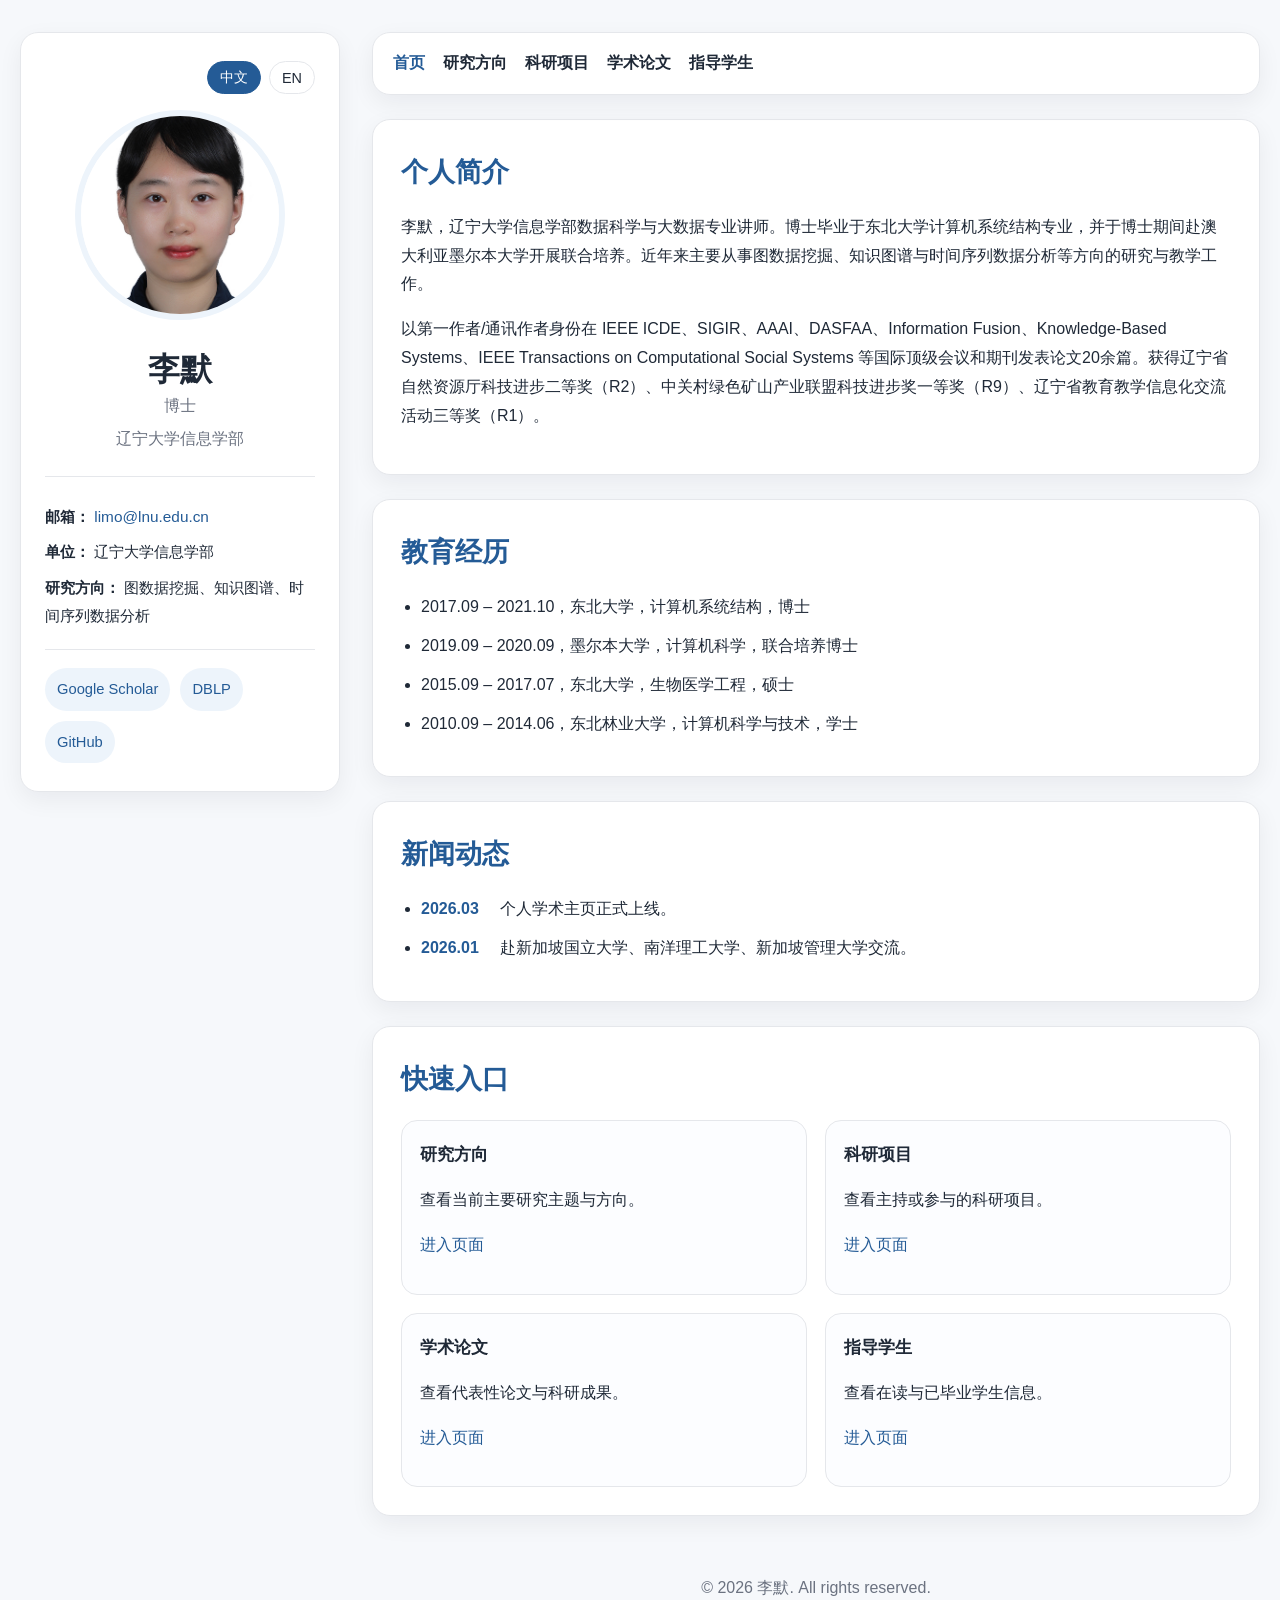
==== index.html @ 493a06c2 "Update index.html" ====
<!DOCTYPE html>
<html lang="zh-CN">
<head>
  <meta charset="UTF-8" />
  <meta name="viewport" content="width=device-width, initial-scale=1.0" />
  <title>李默 | 首页</title>
  <meta name="description" content="李默个人学术主页" />
  <link rel="stylesheet" href="style.css" />
</head>
<body>
  <div class="page">
    <aside class="sidebar">
      <div class="profile-card">
        <div class="lang-switch">
          <button id="btn-zh" class="lang-btn active">中文</button>
          <button id="btn-en" class="lang-btn">EN</button>
        </div>

        <div class="avatar-wrap">
          <img
            src="photo.jpg"
            alt="Mo Li"
            class="avatar"
            onerror="this.src='https://via.placeholder.com/220x220.png?text=Photo';"
          />
        </div>

        <h1 class="name" data-zh="李默" data-en="Mo Li">李默</h1>
        <p class="title" data-zh="博士" data-en="Lecturer">博士</p>
        <p
          class="affiliation"
          data-zh="辽宁大学信息学部"
          data-en="School of Information, Liaoning University"
        >
          辽宁大学信息学部
        </p>

        <div class="info-list">
          <p>
            <strong data-zh="邮箱：" data-en="Email:">邮箱：</strong>
            <a href="mailto:limo@lnu.edu.cn">limo@lnu.edu.cn</a>
          </p>
          <p>
            <strong data-zh="单位：" data-en="Affiliation:">单位：</strong>
            <span
              data-zh="辽宁大学信息学部"
              data-en="School of Information, Liaoning University"
            >
              辽宁大学信息学部
            </span>
          </p>
          <p>
            <strong data-zh="研究方向：" data-en="Research Areas:">研究方向：</strong>
            <span
              data-zh="图数据挖掘、知识图谱、时间序列数据分析"
              data-en="Graph Data Mining, Knowledge Graphs, and Time Series Data Analytics"
            >
              图数据挖掘、知识图谱、时间序列数据分析
            </span>
          </p>
        </div>

        <div class="social-links">
          <a
            href="https://scholar.google.com.hk/citations?user=UEooAxEAAAAJ&hl=zh-CN"
            target="_blank"
            rel="noopener noreferrer"
          >
            Google Scholar
          </a>
          <a
            href="https://dblp.org/pid/87/4982-4.html"
            target="_blank"
            rel="noopener noreferrer"
          >
            DBLP
          </a>
          <a
            href="https://github.com/moli-lnu"
            target="_blank"
            rel="noopener noreferrer"
          >
            GitHub
          </a>
        </div>
      </div>
    </aside>

    <main class="main-content">
      <header class="topbar">
        <nav class="nav">
          <a href="index.html" class="active" data-zh="首页" data-en="Home">首页</a>
          <a href="research.html" data-zh="研究方向" data-en="Research">研究方向</a>
          <a href="projects.html" data-zh="科研项目" data-en="Projects">科研项目</a>
          <a href="publications.html" data-zh="学术论文" data-en="Publications">学术论文</a>
          <a href="students.html" data-zh="指导学生" data-en="Students">指导学生</a>
        </nav>
      </header>

      <section class="section">
        <h2 data-zh="个人简介" data-en="Biography">个人简介</h2>

        <p
          data-zh="李默，辽宁大学信息学部数据科学与大数据专业讲师。博士毕业于东北大学计算机系统结构专业，并于博士期间赴澳大利亚墨尔本大学开展联合培养。近年来主要从事图数据挖掘、知识图谱与时间序列数据分析等方向的研究与教学工作。"
          data-en="Mo Li is a Lecturer in the Data Science and Big Data program at the School of Information, Liaoning University. She received her Ph.D. in Computer System Architecture from Northeastern University and conducted joint Ph.D. training at the University of Melbourne, Australia. In recent years, her research and teaching have focused on graph data mining, knowledge graphs, and time series data analytics."
        >
          李默，辽宁大学信息学部数据科学与大数据专业讲师。博士毕业于东北大学计算机系统结构专业，并于博士期间赴澳大利亚墨尔本大学开展联合培养。近年来主要从事图数据挖掘、知识图谱与时间序列数据分析等方向的研究与教学工作。
        </p>

        <p
          data-zh="以第一作者/通讯作者身份在 IEEE ICDE、SIGIR、AAAI、DASFAA、Information Fusion、Knowledge-Based Systems、IEEE Transactions on Computational Social Systems 等国际顶级会议和期刊发表论文20余篇。获得辽宁省自然资源厅科技进步二等奖（R2）、中关村绿色矿山产业联盟科技进步奖一等奖（R9）、辽宁省教育教学信息化交流活动三等奖（R1）。"
          data-en="As the first author or corresponding author, she has published more than 20 papers in top-tier international conferences and journals, including IEEE ICDE, SIGIR, AAAI, DASFAA, Information Fusion, Knowledge-Based Systems, and IEEE Transactions on Computational Social Systems. She has received the Second Prize of the Science and Technology Progress Award from the Department of Natural Resources of Liaoning Province (R2), the First Prize of the Science and Technology Progress Award from the Zhongguancun Green Mine Industry Alliance (R9), and the Third Prize in the Liaoning Educational Informatization Exchange Activity (R1)."
        >
          以第一作者/通讯作者身份在 IEEE ICDE、SIGIR、AAAI、DASFAA、Information Fusion、Knowledge-Based Systems、IEEE Transactions on Computational Social Systems 等国际顶级会议和期刊发表论文20余篇。获得辽宁省自然资源厅科技进步二等奖（R2）、中关村绿色矿山产业联盟科技进步奖一等奖（R9）、辽宁省教育教学信息化交流活动三等奖（R1）。
        </p>
      </section>

      <section class="section">
        <h2 data-zh="教育经历" data-en="Education">教育经历</h2>
        <ul class="plain-list">
          <li
            data-zh="2017.09 – 2021.10，东北大学，计算机系统结构，博士"
            data-en="Sep. 2017 – Oct. 2021, Ph.D. in Computer System Architecture, Northeastern University"
          >
            2017.09 – 2021.10，东北大学，计算机系统结构，博士
          </li>
          <li
            data-zh="2019.09 – 2020.09，墨尔本大学，计算机科学，联合培养博士"
            data-en="Sep. 2019 – Sep. 2020, Joint Ph.D. Training in Computer Science, The University of Melbourne"
          >
            2019.09 – 2020.09，墨尔本大学，计算机科学，联合培养博士
          </li>
          <li
            data-zh="2015.09 – 2017.07，东北大学，生物医学工程，硕士"
            data-en="Sep. 2015 – Jul. 2017, M.Sc. in Biomedical Engineering, Northeastern University"
          >
            2015.09 – 2017.07，东北大学，生物医学工程，硕士
          </li>
          <li
            data-zh="2010.09 – 2014.06，东北林业大学，计算机科学与技术，学士"
            data-en="Sep. 2010 – Jun. 2014, B.Sc. in Computer Science and Technology, Northeast Forestry University"
          >
            2010.09 – 2014.06，东北林业大学，计算机科学与技术，学士
          </li>
        </ul>
      </section>

      <section class="section">
        <h2 data-zh="新闻动态" data-en="News">新闻动态</h2>
        <ul class="timeline">
          <li>
            <span class="date">2026.03</span>
            <span
              data-zh="个人学术主页正式上线。"
              data-en="Personal academic homepage launched."
            >
              个人学术主页正式上线。
            </span>
          </li>
          <li>
            <span class="date">2026.01</span>
            <span
              data-zh="赴新加坡国立大学、南洋理工大学、新加坡管理大学交流。"
              data-en="Study Abroad Program at the National University of Singapore, Nanyang Technological University, and Singapore Management University."
            >
              赴新加坡国立大学、南洋理工大学、新加坡管理大学交流。
            </span>
          </li>
        </ul>
      </section>

      <section class="section">
        <h2 data-zh="快速入口" data-en="Quick Links">快速入口</h2>
        <div class="card-grid">
          <div class="card">
            <h3 data-zh="研究方向" data-en="Research">研究方向</h3>
            <p
              data-zh="查看当前主要研究主题与方向。"
              data-en="View current major research themes and interests."
            >
              查看当前主要研究主题与方向。
            </p>
            <p><a href="research.html" data-zh="进入页面" data-en="Open page">进入页面</a></p>
          </div>

          <div class="card">
            <h3 data-zh="科研项目" data-en="Projects">科研项目</h3>
            <p
              data-zh="查看主持或参与的科研项目。"
              data-en="View funded and collaborative research projects."
            >
              查看主持或参与的科研项目。
            </p>
            <p><a href="projects.html" data-zh="进入页面" data-en="Open page">进入页面</a></p>
          </div>

          <div class="card">
            <h3 data-zh="学术论文" data-en="Publications">学术论文</h3>
            <p
              data-zh="查看代表性论文与科研成果。"
              data-en="View selected publications and research outputs."
            >
              查看代表性论文与科研成果。
            </p>
            <p><a href="publications.html" data-zh="进入页面" data-en="Open page">进入页面</a></p>
          </div>

          <div class="card">
            <h3 data-zh="指导学生" data-en="Students">指导学生</h3>
            <p
              data-zh="查看在读与已毕业学生信息。"
              data-en="View current students and alumni."
            >
              查看在读与已毕业学生信息。
            </p>
            <p><a href="students.html" data-zh="进入页面" data-en="Open page">进入页面</a></p>
          </div>
        </div>
      </section>

      <footer class="footer">
        <p
          data-zh="© 2026 李默. All rights reserved."
          data-en="© 2026 Mo Li. All rights reserved."
        >
          © 2026 李默. All rights reserved.
        </p>
      </footer>
    </main>
  </div>

  <script src="script.js"></script>
</body>
</html>
---- style.css ----
:root {
  --bg: #f6f8fb;
  --panel: #ffffff;
  --text: #1f2937;
  --muted: #6b7280;
  --line: #e5e7eb;
  --accent: #245b96;
  --accent-light: #edf4fb;
  --shadow: 0 8px 24px rgba(15, 23, 42, 0.06);
  --radius: 18px;
  --max-width: 1320px;
  --sidebar-width: 320px;
}

* {
  box-sizing: border-box;
}

html {
  scroll-behavior: smooth;
}

body {
  margin: 0;
  font-family: "Segoe UI", "PingFang SC", "Microsoft YaHei", Arial, sans-serif;
  background: var(--bg);
  color: var(--text);
  line-height: 1.8;
}

a {
  color: var(--accent);
  text-decoration: none;
}

a:hover {
  text-decoration: underline;
}

.page {
  max-width: var(--max-width);
  margin: 0 auto;
  display: grid;
  grid-template-columns: var(--sidebar-width) 1fr;
  gap: 32px;
  padding: 32px 20px 48px;
}

.sidebar {
  position: sticky;
  top: 24px;
  align-self: start;
}

.profile-card {
  background: var(--panel);
  border-radius: var(--radius);
  box-shadow: var(--shadow);
  padding: 28px 24px;
  border: 1px solid var(--line);
}

.lang-switch {
  display: flex;
  justify-content: flex-end;
  gap: 8px;
  margin-bottom: 16px;
}

.lang-btn {
  border: 1px solid var(--line);
  background: #fff;
  color: var(--text);
  padding: 6px 12px;
  border-radius: 999px;
  cursor: pointer;
  font-size: 0.9rem;
}

.lang-btn.active {
  background: var(--accent);
  color: #fff;
  border-color: var(--accent);
}

.avatar-wrap {
  text-align: center;
  margin-bottom: 20px;
}

.avatar {
  width: 210px;
  height: 210px;
  border-radius: 50%;
  object-fit: cover;
  border: 6px solid var(--accent-light);
}

.name {
  margin: 8px 0 4px;
  font-size: 2rem;
  line-height: 1.2;
  text-align: center;
}

.title,
.affiliation {
  margin: 4px 0;
  text-align: center;
  color: var(--muted);
}

.info-list {
  margin-top: 22px;
  padding-top: 18px;
  border-top: 1px solid var(--line);
  font-size: 0.96rem;
}

.info-list p {
  margin: 8px 0;
}

.social-links {
  margin-top: 20px;
  padding-top: 18px;
  border-top: 1px solid var(--line);
  display: flex;
  flex-wrap: wrap;
  gap: 10px;
}

.social-links a {
  display: inline-block;
  padding: 8px 12px;
  background: var(--accent-light);
  border-radius: 999px;
  font-size: 0.92rem;
}

.main-content {
  min-width: 0;
}

.topbar {
  background: var(--panel);
  border: 1px solid var(--line);
  border-radius: var(--radius);
  box-shadow: var(--shadow);
  padding: 16px 20px;
  position: sticky;
  top: 16px;
  z-index: 10;
  margin-bottom: 24px;
}

.nav {
  display: flex;
  flex-wrap: wrap;
  gap: 18px;
}

.nav a {
  font-weight: 600;
  color: var(--text);
}

.nav a.active {
  color: var(--accent);
}

.section {
  background: var(--panel);
  border: 1px solid var(--line);
  border-radius: var(--radius);
  box-shadow: var(--shadow);
  padding: 28px 28px;
  margin-bottom: 24px;
}

.section h2 {
  margin-top: 0;
  margin-bottom: 16px;
  font-size: 1.7rem;
  color: var(--accent);
}

.section h3 {
  margin-top: 24px;
  margin-bottom: 10px;
  font-size: 1.15rem;
}

.card-grid {
  display: grid;
  grid-template-columns: repeat(2, minmax(0, 1fr));
  gap: 18px;
}

.card {
  border: 1px solid var(--line);
  border-radius: 16px;
  padding: 18px;
  background: #fcfdff;
}

.card h3 {
  margin-top: 0;
  margin-bottom: 10px;
  font-size: 1.08rem;
}

.timeline,
.plain-list {
  margin: 0;
  padding-left: 20px;
}

.timeline li,
.plain-list li {
  margin-bottom: 10px;
}

.date {
  display: inline-block;
  min-width: 75px;
  font-weight: 700;
  color: var(--accent);
}

.pub-item {
  padding: 16px 0;
  border-bottom: 1px solid var(--line);
}

.pub-item:last-of-type {
  border-bottom: none;
}

.pub-title {
  margin: 0 0 6px;
  font-weight: 700;
  font-size: 1.06rem;
}

.pub-authors,
.pub-venue,
.pub-links {
  margin: 4px 0;
  color: var(--muted);
}

.pub-links a {
  margin-right: 14px;
}

.footer {
  text-align: center;
  color: var(--muted);
  padding: 18px 0 8px;
}

@media (max-width: 1000px) {
  .page {
    grid-template-columns: 1fr;
  }

  .sidebar {
    position: static;
  }

  .avatar {
    width: 170px;
    height: 170px;
  }
}

@media (max-width: 680px) {
  .page {
    padding: 16px 12px 32px;
    gap: 18px;
  }

  .profile-card,
  .topbar,
  .section {
    padding: 20px 16px;
  }

  .card-grid {
    grid-template-columns: 1fr;
  }

  .name {
    font-size: 1.7rem;
  }

  .section h2 {
    font-size: 1.4rem;
  }

  .nav {
    gap: 12px;
  }

  .year-block {
  border: 1px solid var(--line);
  border-radius: 14px;
  background: #fcfdff;
  margin-bottom: 16px;
  overflow: hidden;
}

.year-block summary {
  list-style: none;
  cursor: pointer;
  padding: 14px 18px;
  font-weight: 700;
  color: var(--accent);
  background: var(--accent-light);
  user-select: none;
}

.year-block summary::-webkit-details-marker {
  display: none;
}

.year-block summary::after {
  content: "＋";
  float: right;
  font-weight: 700;
}

.year-block[open] summary::after {
  content: "－";
}

.year-block .pub-item {
  padding-left: 18px;
  padding-right: 18px;
}

.year-block .pub-item:first-of-type {
  padding-top: 16px;
}
}
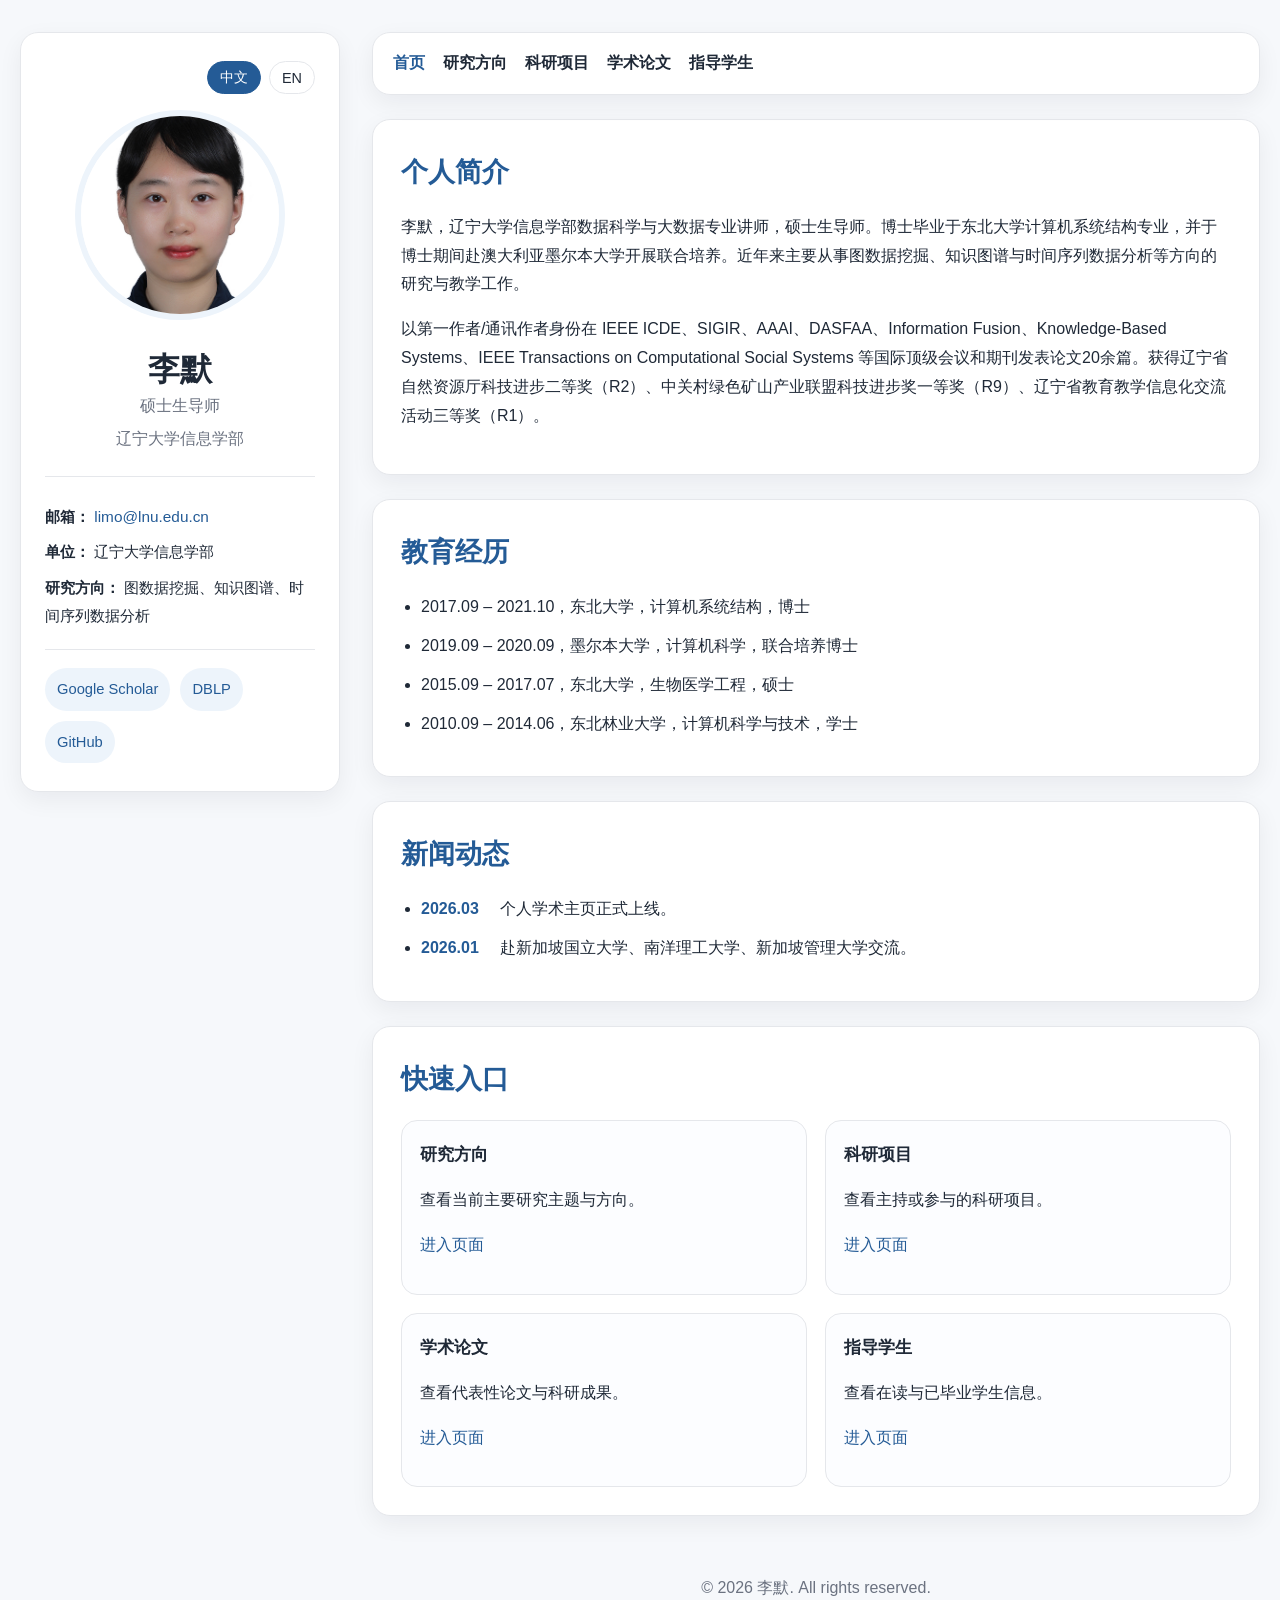
==== commit e6e1c562: "Update index.html" ====
--- a/index.html
+++ b/index.html
@@ -26,7 +26,7 @@
         </div>
 
         <h1 class="name" data-zh="李默" data-en="Mo Li">李默</h1>
-        <p class="title" data-zh="博士" data-en="Lecturer">博士</p>
+        <p class="title" data-zh="硕士生导师" data-en="Lecturer">硕士生导师</p>
         <p
           class="affiliation"
           data-zh="辽宁大学信息学部"
@@ -101,10 +101,10 @@
         <h2 data-zh="个人简介" data-en="Biography">个人简介</h2>
 
         <p
-          data-zh="李默，辽宁大学信息学部数据科学与大数据专业讲师。博士毕业于东北大学计算机系统结构专业，并于博士期间赴澳大利亚墨尔本大学开展联合培养。近年来主要从事图数据挖掘、知识图谱与时间序列数据分析等方向的研究与教学工作。"
+          data-zh="李默，辽宁大学信息学部数据科学与大数据专业讲师，硕士生导师。博士毕业于东北大学计算机系统结构专业，并于博士期间赴澳大利亚墨尔本大学开展联合培养。近年来主要从事图数据挖掘、知识图谱与时间序列数据分析等方向的研究与教学工作。"
           data-en="Mo Li is a Lecturer in the Data Science and Big Data program at the School of Information, Liaoning University. She received her Ph.D. in Computer System Architecture from Northeastern University and conducted joint Ph.D. training at the University of Melbourne, Australia. In recent years, her research and teaching have focused on graph data mining, knowledge graphs, and time series data analytics."
         >
-          李默，辽宁大学信息学部数据科学与大数据专业讲师。博士毕业于东北大学计算机系统结构专业，并于博士期间赴澳大利亚墨尔本大学开展联合培养。近年来主要从事图数据挖掘、知识图谱与时间序列数据分析等方向的研究与教学工作。
+          李默，辽宁大学信息学部数据科学与大数据专业讲师，硕士生导师。博士毕业于东北大学计算机系统结构专业，并于博士期间赴澳大利亚墨尔本大学开展联合培养。近年来主要从事图数据挖掘、知识图谱与时间序列数据分析等方向的研究与教学工作。
         </p>
 
         <p
--- a/style.css
+++ b/style.css
@@ -343,4 +343,10 @@
 .year-block .pub-item:first-of-type {
   padding-top: 16px;
 }
-}
+  .pub-citation {
+  margin: 0;
+  line-height: 1.9;
+  font-size: 1rem;
+  word-break: break-word;
+}
+}
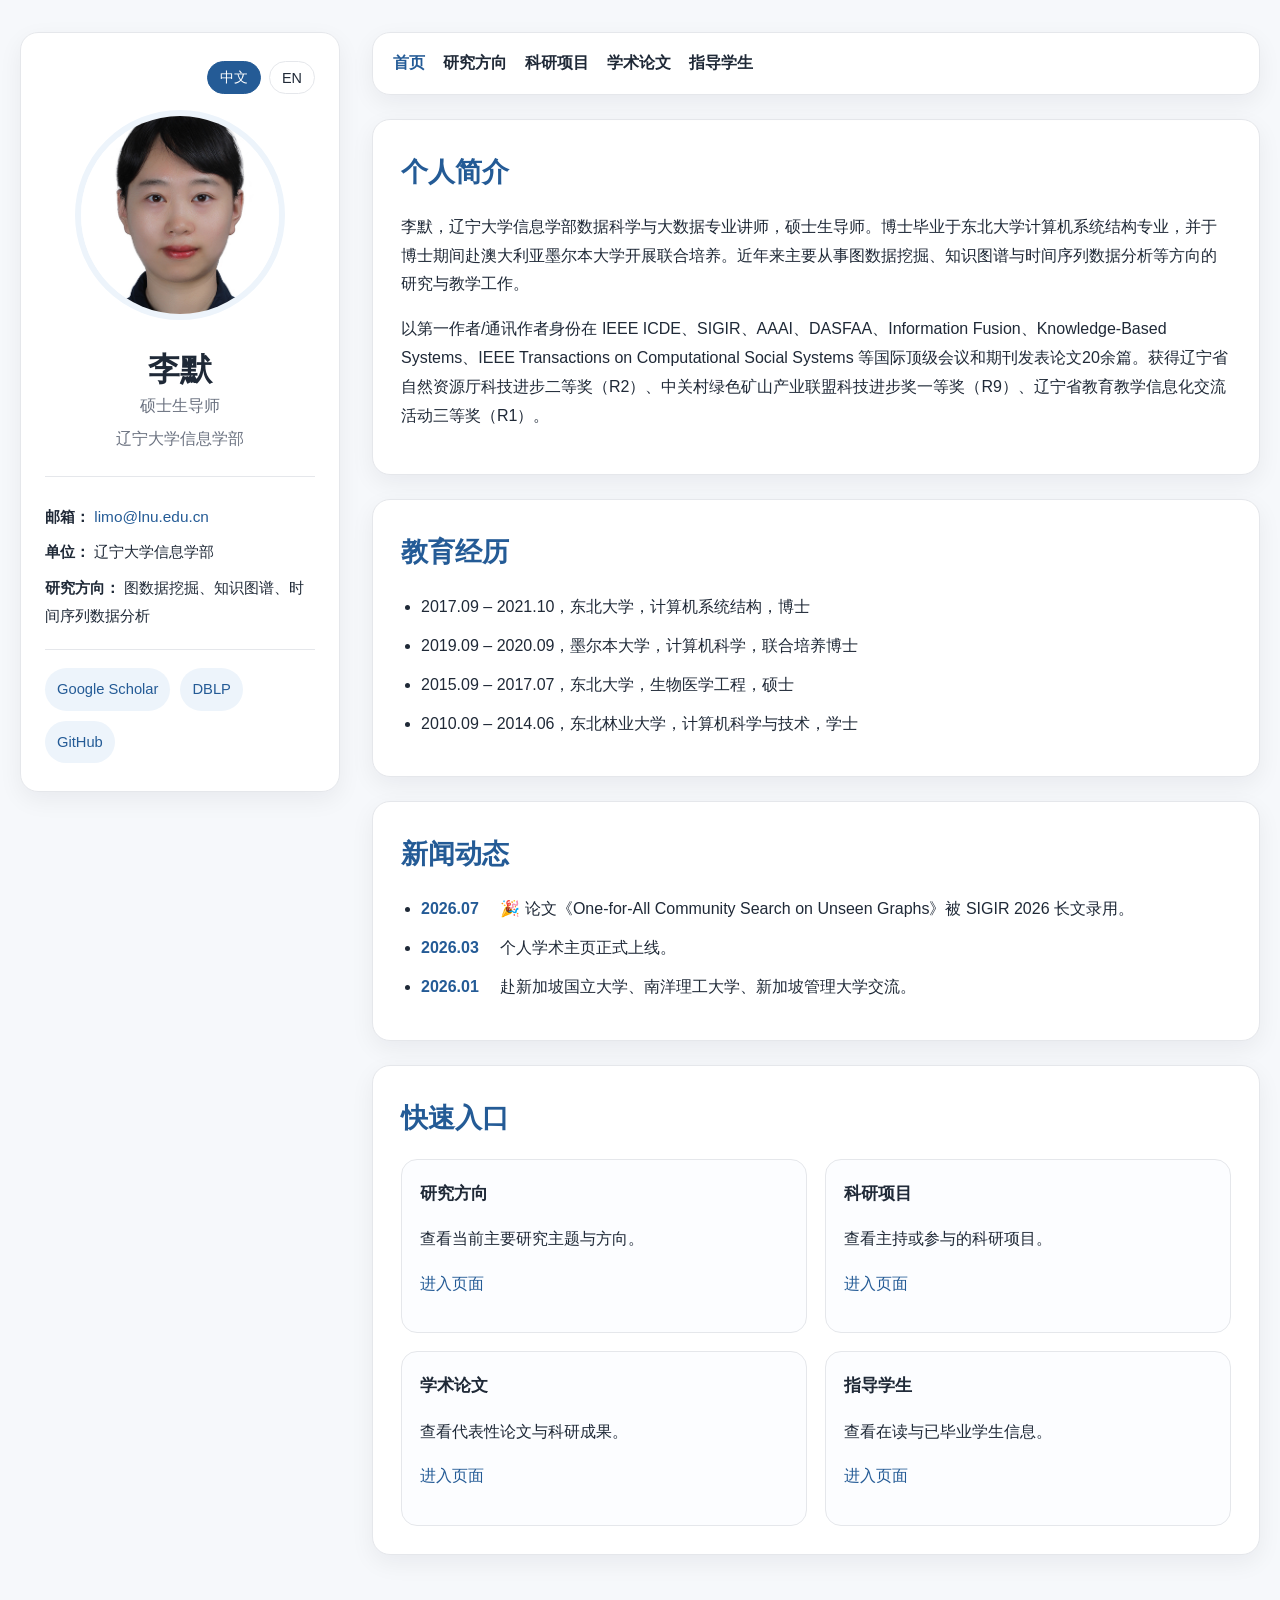
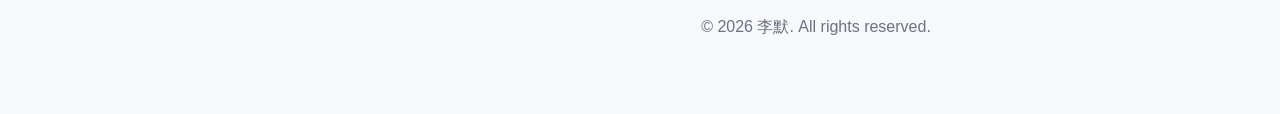
==== commit c674e5dc: "Add news item for SIGIR 2026 paper acceptance" ====
--- a/index.html
+++ b/index.html
@@ -149,6 +149,15 @@
         <h2 data-zh="新闻动态" data-en="News">新闻动态</h2>
         <ul class="timeline">
           <li>
+              <span class="date">2026.07</span>
+              <span
+                data-zh="🎉 论文《One-for-All Community Search on Unseen Graphs》被 SIGIR 2026 长文录用。"
+                data-en="🎉 Our paper 'One-for-All Community Search on Unseen Graphs' was accepted as a full paper at SIGIR 2026."
+              >
+                🎉 论文《One-for-All Community Search on Unseen Graphs》被 SIGIR 2026 长文录用。
+              </span>
+          </li>
+          <li>
             <span class="date">2026.03</span>
             <span
               data-zh="个人学术主页正式上线。"
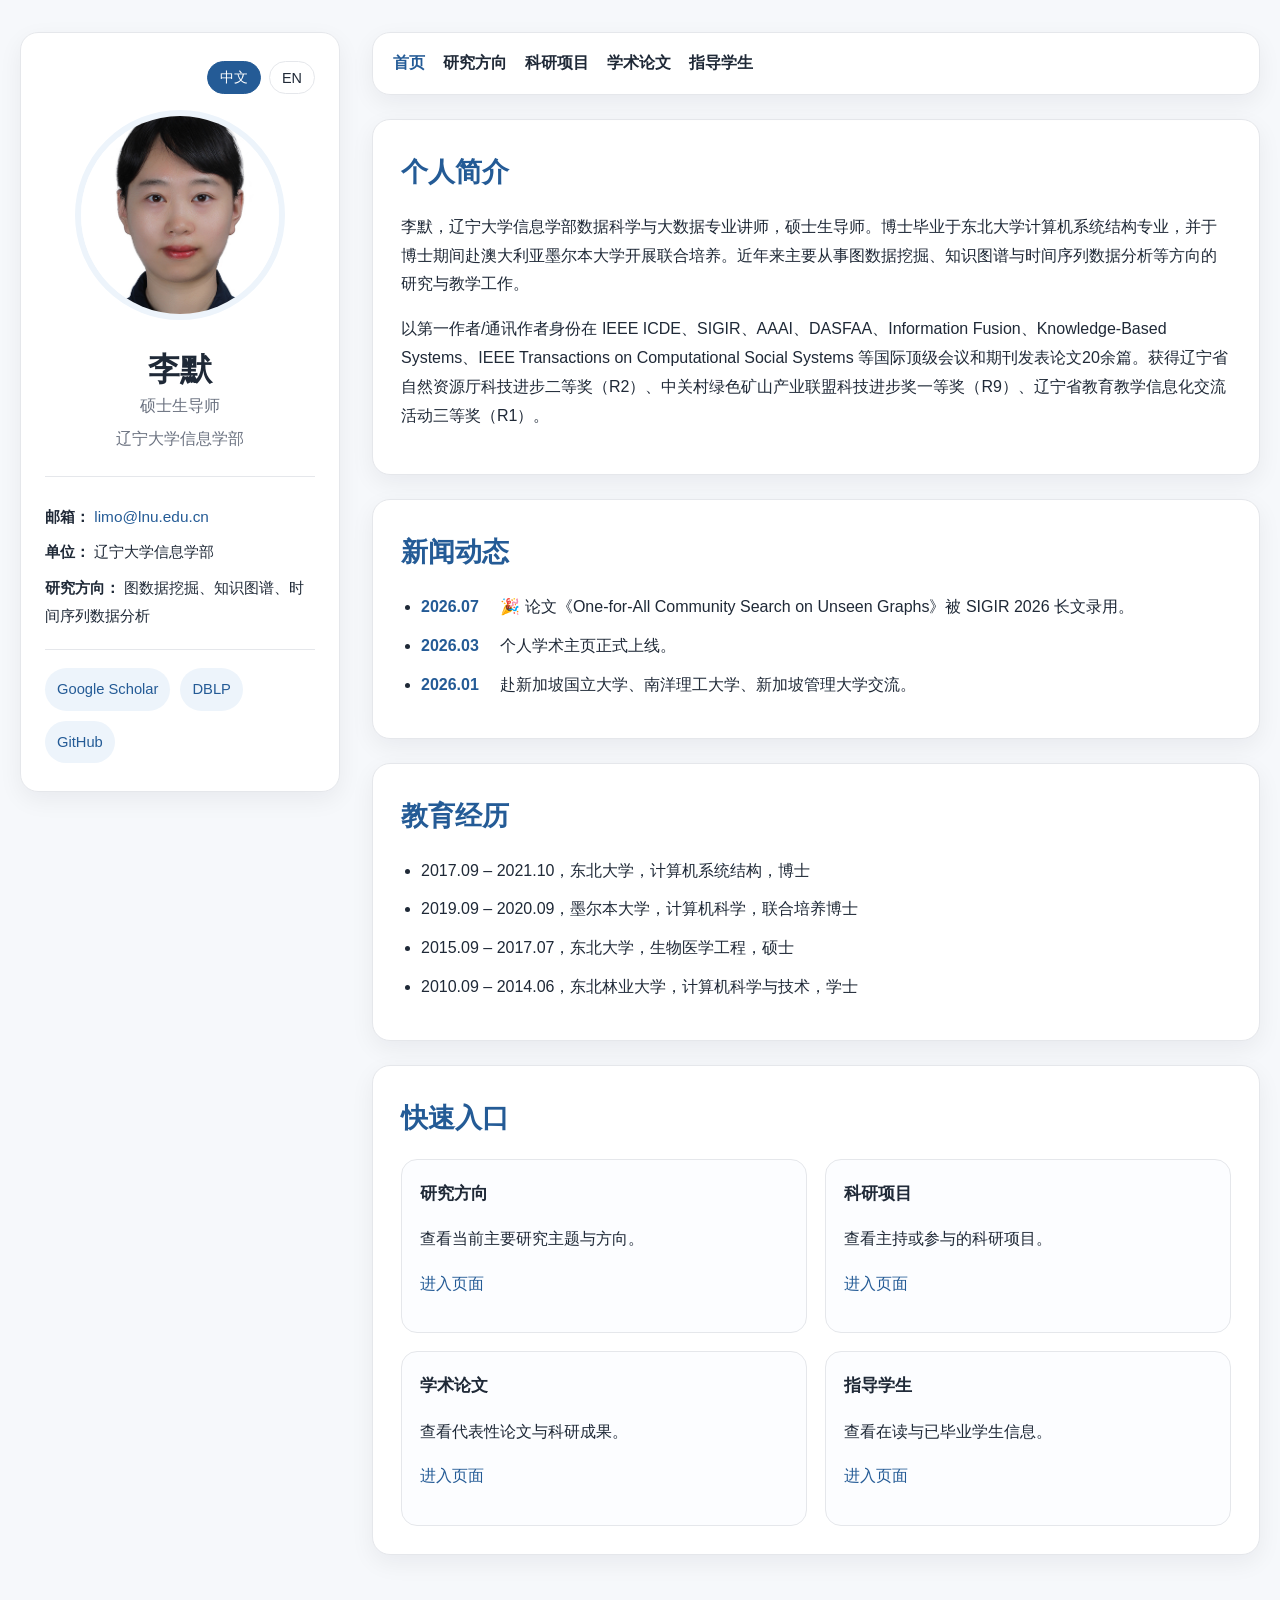
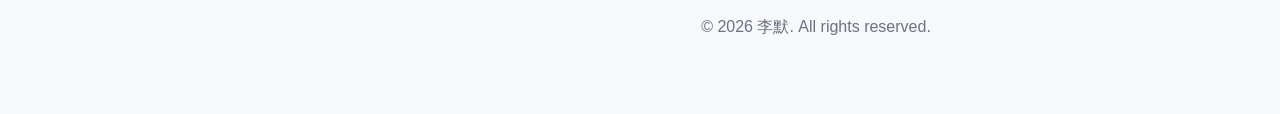
==== commit 159af617: "Update index.html" ====
--- a/index.html
+++ b/index.html
@@ -116,36 +116,6 @@
       </section>
 
       <section class="section">
-        <h2 data-zh="教育经历" data-en="Education">教育经历</h2>
-        <ul class="plain-list">
-          <li
-            data-zh="2017.09 – 2021.10，东北大学，计算机系统结构，博士"
-            data-en="Sep. 2017 – Oct. 2021, Ph.D. in Computer System Architecture, Northeastern University"
-          >
-            2017.09 – 2021.10，东北大学，计算机系统结构，博士
-          </li>
-          <li
-            data-zh="2019.09 – 2020.09，墨尔本大学，计算机科学，联合培养博士"
-            data-en="Sep. 2019 – Sep. 2020, Joint Ph.D. Training in Computer Science, The University of Melbourne"
-          >
-            2019.09 – 2020.09，墨尔本大学，计算机科学，联合培养博士
-          </li>
-          <li
-            data-zh="2015.09 – 2017.07，东北大学，生物医学工程，硕士"
-            data-en="Sep. 2015 – Jul. 2017, M.Sc. in Biomedical Engineering, Northeastern University"
-          >
-            2015.09 – 2017.07，东北大学，生物医学工程，硕士
-          </li>
-          <li
-            data-zh="2010.09 – 2014.06，东北林业大学，计算机科学与技术，学士"
-            data-en="Sep. 2010 – Jun. 2014, B.Sc. in Computer Science and Technology, Northeast Forestry University"
-          >
-            2010.09 – 2014.06，东北林业大学，计算机科学与技术，学士
-          </li>
-        </ul>
-      </section>
-
-      <section class="section">
         <h2 data-zh="新闻动态" data-en="News">新闻动态</h2>
         <ul class="timeline">
           <li>
@@ -179,6 +149,38 @@
       </section>
 
       <section class="section">
+        <h2 data-zh="教育经历" data-en="Education">教育经历</h2>
+        <ul class="plain-list">
+          <li
+            data-zh="2017.09 – 2021.10，东北大学，计算机系统结构，博士"
+            data-en="Sep. 2017 – Oct. 2021, Ph.D. in Computer System Architecture, Northeastern University"
+          >
+            2017.09 – 2021.10，东北大学，计算机系统结构，博士
+          </li>
+          <li
+            data-zh="2019.09 – 2020.09，墨尔本大学，计算机科学，联合培养博士"
+            data-en="Sep. 2019 – Sep. 2020, Joint Ph.D. Training in Computer Science, The University of Melbourne"
+          >
+            2019.09 – 2020.09，墨尔本大学，计算机科学，联合培养博士
+          </li>
+          <li
+            data-zh="2015.09 – 2017.07，东北大学，生物医学工程，硕士"
+            data-en="Sep. 2015 – Jul. 2017, M.Sc. in Biomedical Engineering, Northeastern University"
+          >
+            2015.09 – 2017.07，东北大学，生物医学工程，硕士
+          </li>
+          <li
+            data-zh="2010.09 – 2014.06，东北林业大学，计算机科学与技术，学士"
+            data-en="Sep. 2010 – Jun. 2014, B.Sc. in Computer Science and Technology, Northeast Forestry University"
+          >
+            2010.09 – 2014.06，东北林业大学，计算机科学与技术，学士
+          </li>
+        </ul>
+      </section>
+
+      
+
+      <section class="section">
         <h2 data-zh="快速入口" data-en="Quick Links">快速入口</h2>
         <div class="card-grid">
           <div class="card">
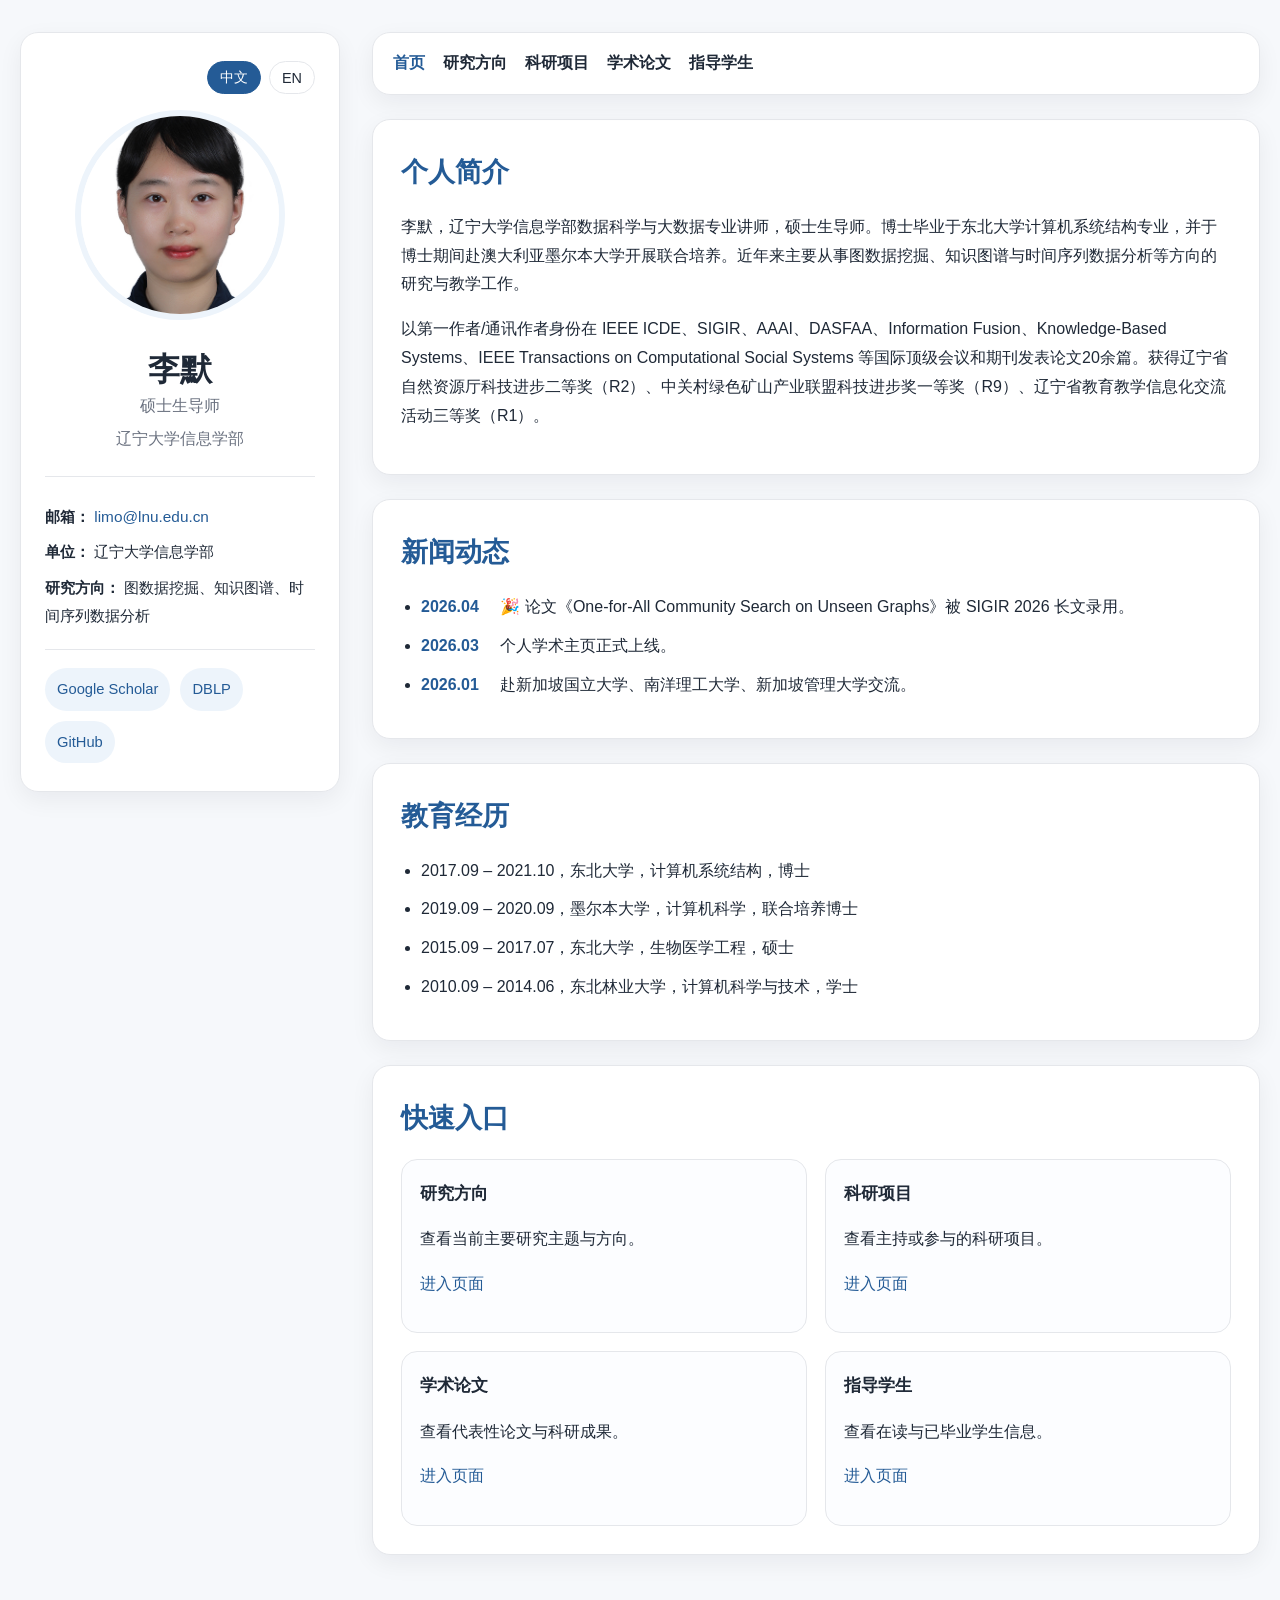
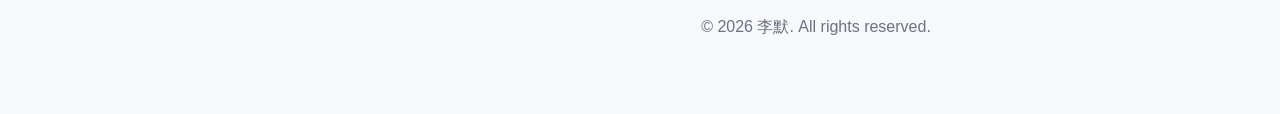
==== commit 885504d7: "Update date in news section to April 2026" ====
--- a/index.html
+++ b/index.html
@@ -119,7 +119,7 @@
         <h2 data-zh="新闻动态" data-en="News">新闻动态</h2>
         <ul class="timeline">
           <li>
-              <span class="date">2026.07</span>
+              <span class="date">2026.04</span>
               <span
                 data-zh="🎉 论文《One-for-All Community Search on Unseen Graphs》被 SIGIR 2026 长文录用。"
                 data-en="🎉 Our paper 'One-for-All Community Search on Unseen Graphs' was accepted as a full paper at SIGIR 2026."
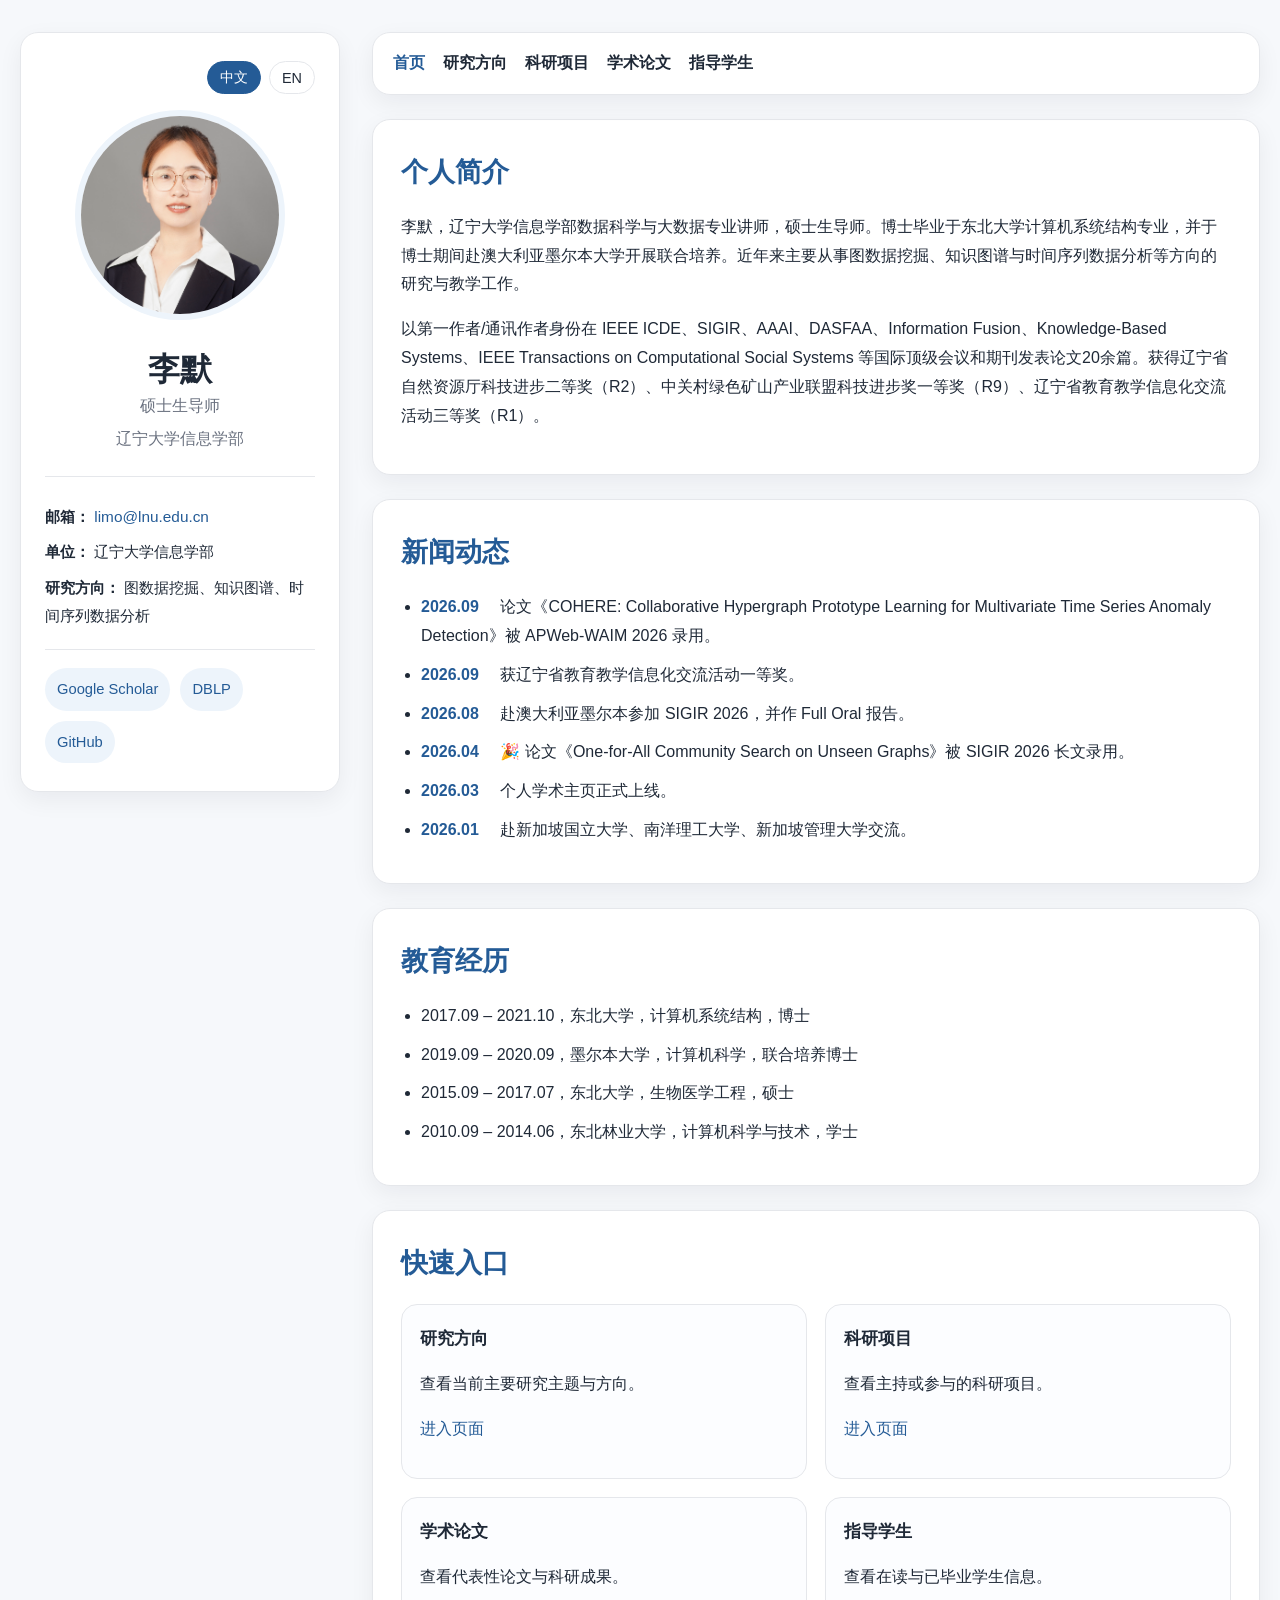
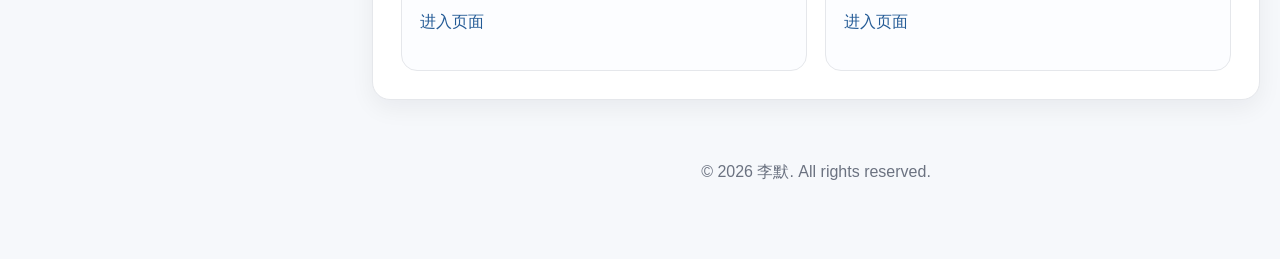
==== commit 761ac1a8: "Update index.html" ====
--- a/index.html
+++ b/index.html
@@ -119,6 +119,33 @@
         <h2 data-zh="新闻动态" data-en="News">新闻动态</h2>
         <ul class="timeline">
           <li>
+          <span class="date">2026.09</span>
+          <span
+            data-zh="论文《COHERE: Collaborative Hypergraph Prototype Learning for Multivariate Time Series Anomaly Detection》被 APWeb-WAIM 2026 录用。"
+            data-en="Our paper 'COHERE: Collaborative Hypergraph Prototype Learning for Multivariate Time Series Anomaly Detection' was accepted at APWeb-WAIM 2026."
+          >
+            论文《COHERE: Collaborative Hypergraph Prototype Learning for Multivariate Time Series Anomaly Detection》被 APWeb-WAIM 2026 录用。
+          </span>
+        </li>
+        <li>
+          <span class="date">2026.09</span>
+          <span
+            data-zh="获辽宁省教育教学信息化交流活动一等奖。"
+            data-en="Received First Prize in the Liaoning Province Educational Informatization Exchange Activity."
+          >
+            获辽宁省教育教学信息化交流活动一等奖。
+          </span>
+        </li>
+        <li>
+          <span class="date">2026.08</span>
+          <span
+            data-zh="赴澳大利亚墨尔本参加 SIGIR 2026，并作 Full Oral 报告。"
+            data-en="Attended SIGIR 2026 in Melbourne, Australia, and presented the paper as a Full Oral."
+          >
+            赴澳大利亚墨尔本参加 SIGIR 2026，并作 Full Oral 报告。
+          </span>
+        </li>
+          <li>
               <span class="date">2026.04</span>
               <span
                 data-zh="🎉 论文《One-for-All Community Search on Unseen Graphs》被 SIGIR 2026 长文录用。"
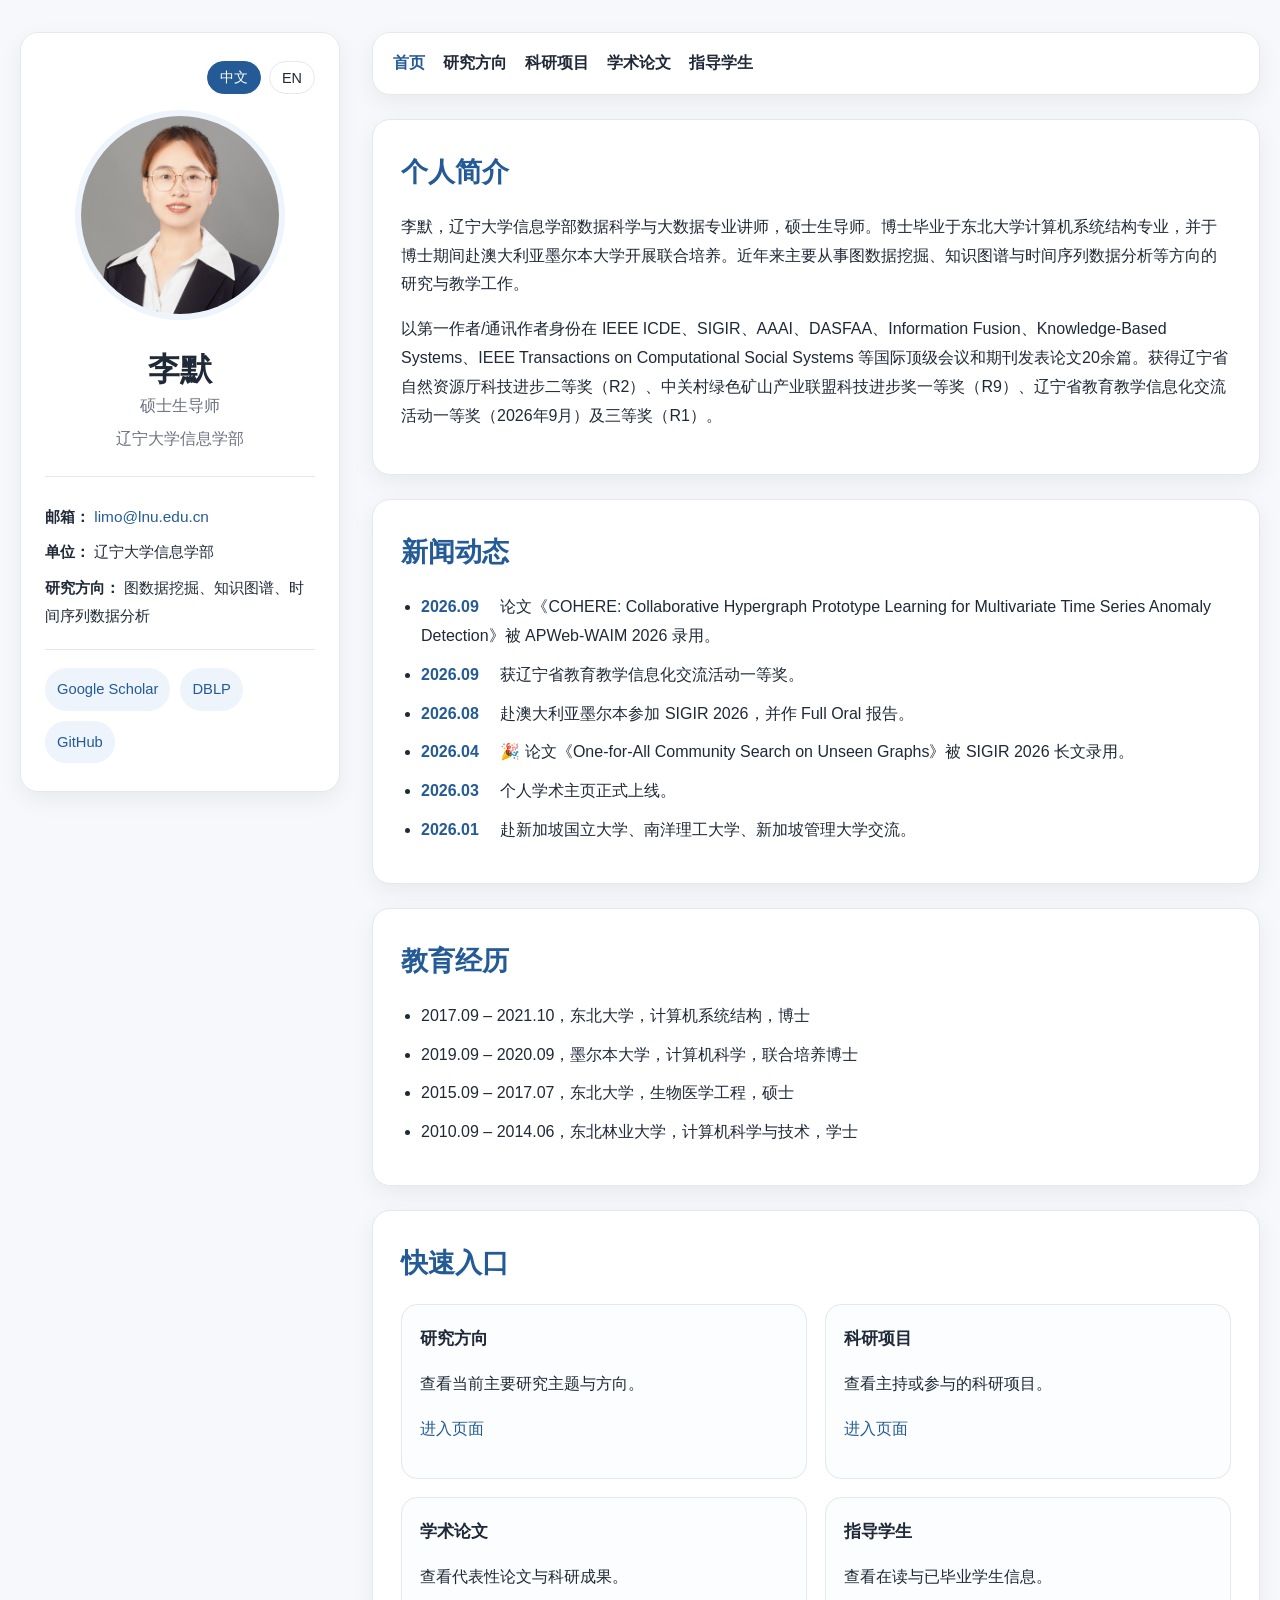
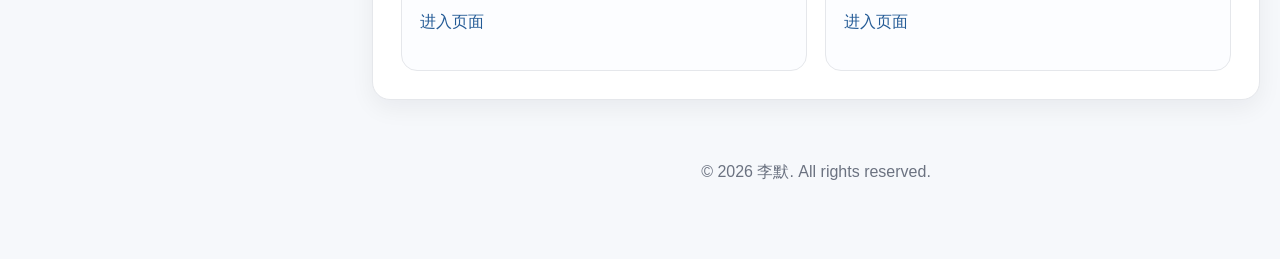
==== commit f3e1cf08: "Update bilingual biography with September 2026 teaching informatization first prize" ====
--- a/index.html
+++ b/index.html
@@ -108,10 +108,10 @@
         </p>
 
         <p
-          data-zh="以第一作者/通讯作者身份在 IEEE ICDE、SIGIR、AAAI、DASFAA、Information Fusion、Knowledge-Based Systems、IEEE Transactions on Computational Social Systems 等国际顶级会议和期刊发表论文20余篇。获得辽宁省自然资源厅科技进步二等奖（R2）、中关村绿色矿山产业联盟科技进步奖一等奖（R9）、辽宁省教育教学信息化交流活动三等奖（R1）。"
-          data-en="As the first author or corresponding author, she has published more than 20 papers in top-tier international conferences and journals, including IEEE ICDE, SIGIR, AAAI, DASFAA, Information Fusion, Knowledge-Based Systems, and IEEE Transactions on Computational Social Systems. She has received the Second Prize of the Science and Technology Progress Award from the Department of Natural Resources of Liaoning Province (R2), the First Prize of the Science and Technology Progress Award from the Zhongguancun Green Mine Industry Alliance (R9), and the Third Prize in the Liaoning Educational Informatization Exchange Activity (R1)."
-        >
-          以第一作者/通讯作者身份在 IEEE ICDE、SIGIR、AAAI、DASFAA、Information Fusion、Knowledge-Based Systems、IEEE Transactions on Computational Social Systems 等国际顶级会议和期刊发表论文20余篇。获得辽宁省自然资源厅科技进步二等奖（R2）、中关村绿色矿山产业联盟科技进步奖一等奖（R9）、辽宁省教育教学信息化交流活动三等奖（R1）。
+          data-zh="以第一作者/通讯作者身份在 IEEE ICDE、SIGIR、AAAI、DASFAA、Information Fusion、Knowledge-Based Systems、IEEE Transactions on Computational Social Systems 等国际顶级会议和期刊发表论文20余篇。获得辽宁省自然资源厅科技进步二等奖（R2）、中关村绿色矿山产业联盟科技进步奖一等奖（R9）、辽宁省教育教学信息化交流活动一等奖（2026年9月）及三等奖（R1）。"
+          data-en="As the first author or corresponding author, she has published more than 20 papers in top-tier international conferences and journals, including IEEE ICDE, SIGIR, AAAI, DASFAA, Information Fusion, Knowledge-Based Systems, and IEEE Transactions on Computational Social Systems. She has received the Second Prize of the Science and Technology Progress Award from the Department of Natural Resources of Liaoning Province (R2), the First Prize of the Science and Technology Progress Award from the Zhongguancun Green Mine Industry Alliance (R9), and both the First Prize (September 2026) and the Third Prize (R1) in the Liaoning Province Educational Informatization Exchange Activity."
+        >
+          以第一作者/通讯作者身份在 IEEE ICDE、SIGIR、AAAI、DASFAA、Information Fusion、Knowledge-Based Systems、IEEE Transactions on Computational Social Systems 等国际顶级会议和期刊发表论文20余篇。获得辽宁省自然资源厅科技进步二等奖（R2）、中关村绿色矿山产业联盟科技进步奖一等奖（R9）、辽宁省教育教学信息化交流活动一等奖（2026年9月）及三等奖（R1）。
         </p>
       </section>
 
